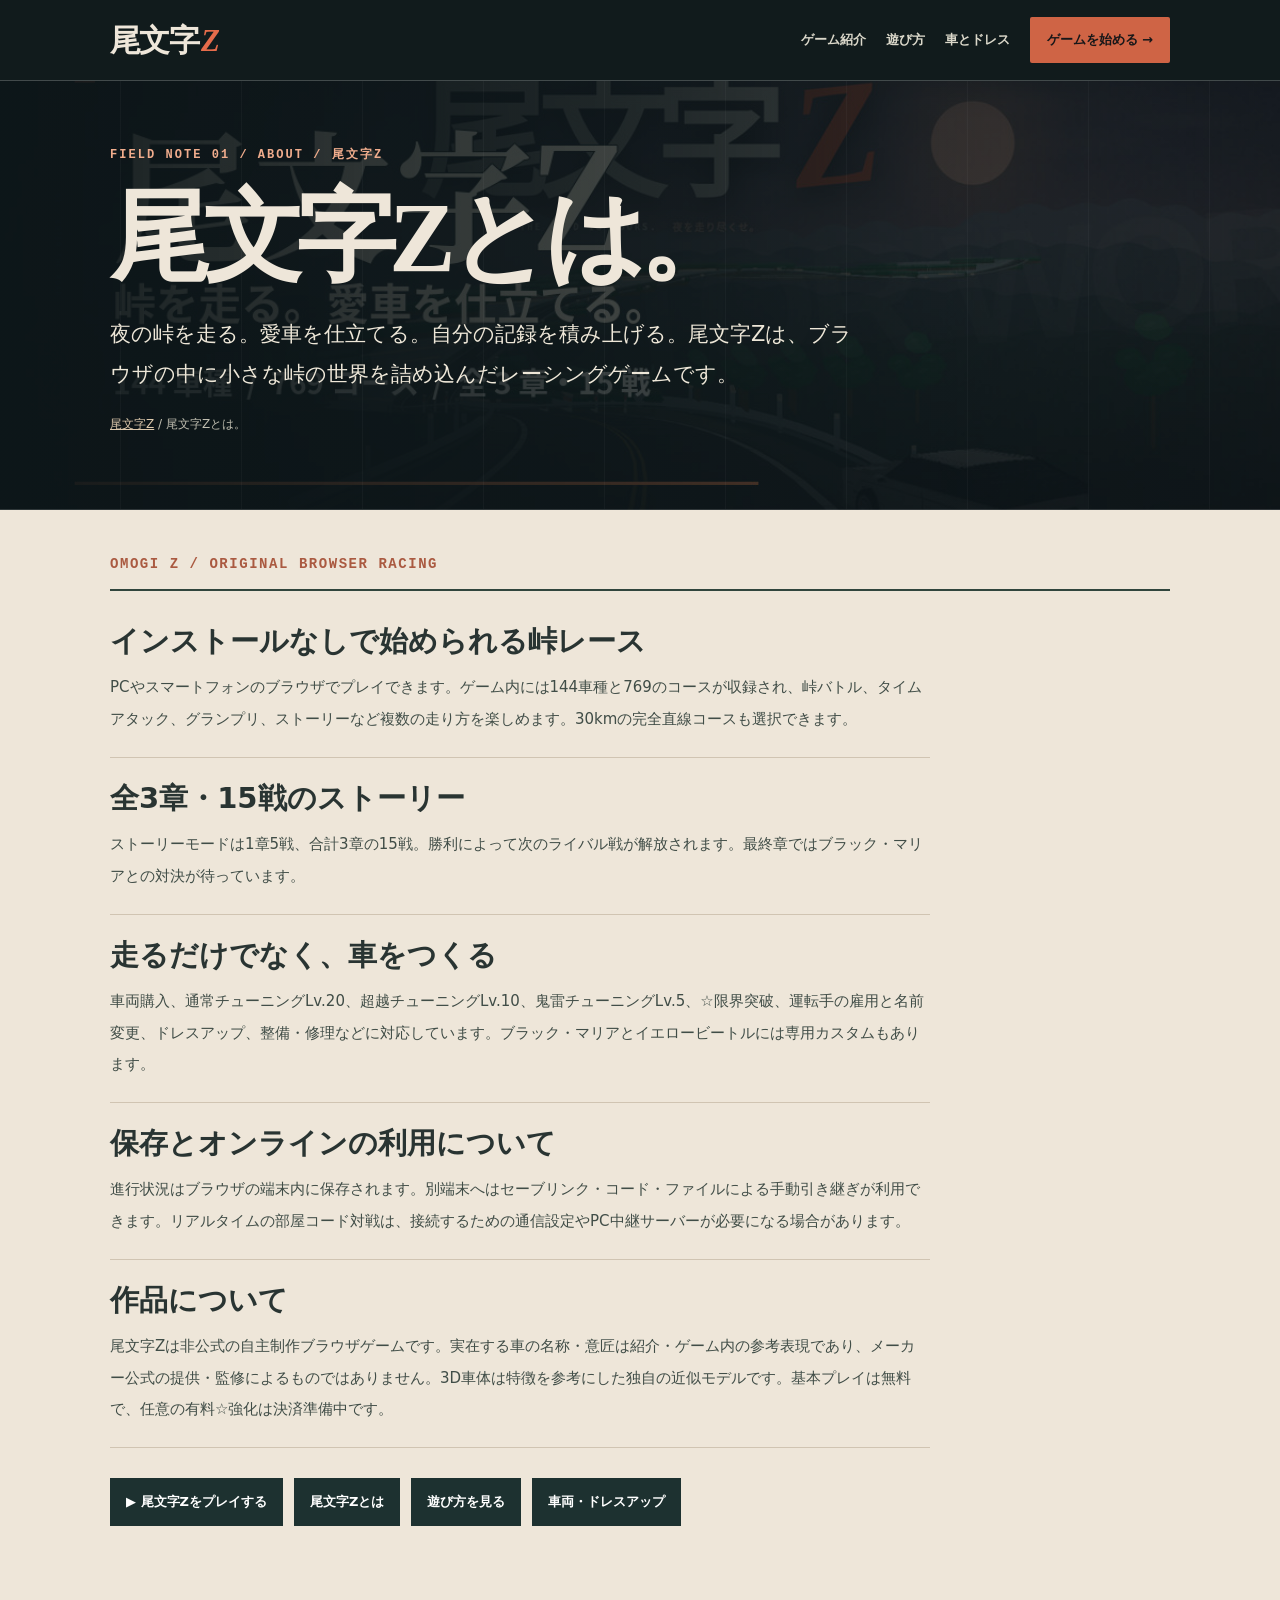
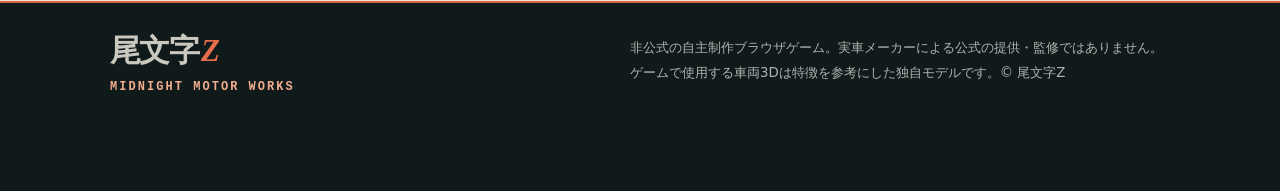
==== about.html @ 738d958f "Add files via upload" ====
<!doctype html>
<html lang="ja"><head>
<meta charset="utf-8"><meta name="viewport" content="width=device-width,initial-scale=1">
<title>尾文字Zとは｜ブラウザで楽しめる峠レーシングゲーム</title><meta name="description" content="尾文字Zのゲーム内容と特徴を紹介。144車種・769コース、全3章15戦のストーリー、運転手、チューニング、ドレスアップなどを搭載したオリジナル峠レースゲーム。">
<meta name="robots" content="index,follow,max-image-preview:large">
<link rel="canonical" href="https://uni-tadayasu.github.io/initial-d.github.io/about.html"><link rel="icon" href="./site-icon.png" type="image/png">
<meta property="og:type" content="article"><meta property="og:locale" content="ja_JP">
<meta property="og:site_name" content="尾文字Z"><meta property="og:title" content="尾文字Zとは｜ブラウザで楽しめる峠レーシングゲーム">
<meta property="og:description" content="尾文字Zのゲーム内容と特徴を紹介。144車種・769コース、全3章15戦のストーリー、運転手、チューニング、ドレスアップなどを搭載したオリジナル峠レースゲーム。"><meta property="og:url" content="https://uni-tadayasu.github.io/initial-d.github.io/about.html">
<meta property="og:image" content="https://uni-tadayasu.github.io/initial-d.github.io/og-image.jpg"><meta name="twitter:card" content="summary_large_image"><meta name="twitter:image" content="https://uni-tadayasu.github.io/initial-d.github.io/og-image.jpg">
<script type="application/ld+json">{"@context":"https://schema.org","@type":"WebPage","name":"尾文字Zとは｜ブラウザで楽しめる峠レーシングゲーム","url":"https://uni-tadayasu.github.io/initial-d.github.io/about.html","inLanguage":"ja-JP","description":"尾文字Zのゲーム内容と特徴を紹介。144車種・769コース、全3章15戦のストーリー、運転手、チューニング、ドレスアップなどを搭載したオリジナル峠レースゲーム。","isPartOf":{"@type":"WebSite","name":"尾文字Z","url":"https://uni-tadayasu.github.io/initial-d.github.io/"}}</script>
<script type="application/ld+json">{"@context":"https://schema.org","@type":"BreadcrumbList","itemListElement":[{"@type":"ListItem","position":1,"name":"尾文字Z","item":"https://uni-tadayasu.github.io/initial-d.github.io/"},{"@type":"ListItem","position":2,"name":"尾文字Zとは。","item":"https://uni-tadayasu.github.io/initial-d.github.io/about.html"}]}</script>
<style>
:root{color-scheme:dark;--bg:#101719;--paper:#eee6d9;--ink:#293432;--line:#d0c4b2;--hot:#e66c4b}
*{box-sizing:border-box}html{scroll-behavior:smooth}body{margin:0;background:var(--bg);color:var(--paper);font-family:"Hiragino Kaku Gothic ProN","Yu Gothic",Meiryo,system-ui,sans-serif;line-height:1.7}
a{color:inherit}a:focus-visible{outline:3px solid #e66c4b;outline-offset:3px}
.wrap{width:min(1060px,calc(100% - 40px));margin:auto}header{border-bottom:1px solid #ffffff35;background:#111b1c;position:sticky;top:0;z-index:10}
.head{display:flex;align-items:center;justify-content:space-between;min-height:80px;gap:22px}
.brand{font:900 31px/1 "Yu Mincho",serif;text-decoration:none;white-space:nowrap;letter-spacing:-.055em}.brand span{color:var(--hot);font-family:Georgia,serif;font-style:italic;margin-left:3px}
nav{display:flex;gap:20px;flex-wrap:wrap;align-items:center}nav a{text-decoration:none;font-weight:700;font-size:13px;color:#dbd8ca}nav a:hover{color:#ffbd99}
.play{padding:12px 17px;background:#cf6445;color:#171719!important;text-decoration:none;font-weight:900;white-space:nowrap;border-radius:2px}
.hero{position:relative;overflow:hidden;background:linear-gradient(90deg,#0d1619f5,#0d1619c8 53%,#0d161984),url('./og-image.jpg') center/cover no-repeat;border-bottom:1px solid #ffffff24}
.hero:before{content:"";position:absolute;inset:0;background:repeating-linear-gradient(90deg,transparent 0 120px,#ffffff10 121px)}
.hero .wrap{position:relative;padding:66px 0 74px}
.kicker{font:700 12px/1.4 ui-monospace,Consolas,monospace;color:#f1ad8d;letter-spacing:.17em}
h1{font:900 clamp(45px,7.8vw,100px)/1.14 "Yu Mincho",serif;letter-spacing:-.07em;margin:17px 0 20px}
.lead{font-size:clamp(16px,2vw,21px);line-height:1.9;max-width:760px;color:#eee7d8;margin:0 0 20px}
.breadcrumbs{font-size:12px;margin:20px 0 0;color:#c1bfb1}.breadcrumbs a{color:#ddc9ad}
main{background:var(--paper);color:var(--ink)}.editorial{padding:46px 0 75px}
.edHead{font:800 14px ui-monospace,Consolas,monospace;letter-spacing:.11em;color:#aa5a41;border-bottom:2px solid #30453d;padding-bottom:17px;margin-bottom:10px}
article{border-bottom:1px solid var(--line);padding:20px 0 22px;max-width:820px}
article h2{font-size:clamp(22px,2.4vw,29px);line-height:1.4;margin:0 0 11px;font-weight:900}
article p{font-size:15px;line-height:2.08;margin:0;color:#404d47}
.secondaryLinks{display:flex;flex-wrap:wrap;gap:11px;margin:30px 0 0}.secondaryLinks a{background:#1d3130;color:#fff;padding:13px 16px;text-decoration:none;font-weight:800;font-size:13px}
.footer{padding:32px 0 95px;background:#111a1b;border-top:2px solid #d86644;color:#cac9c0}.footer .wrap{display:flex;justify-content:space-between;gap:22px;flex-wrap:wrap}.footer small{line-height:1.9;color:#acb5ae;max-width:540px}
@media(max-width:690px){.head{min-height:65px;gap:12px;align-items:flex-start;padding:13px 0}.brand{font-size:26px}nav{gap:9px}nav a:not(.play){font-size:11px}.play{padding:10px 12px}.hero .wrap{padding:50px 0 57px}.wrap{width:min(100% - 28px,1060px)}.editorial{padding:28px 0 60px}}
</style></head>
<body>
<header><div class="wrap head"><a href="./" class="brand" aria-label="尾文字Z ホーム">尾文字<span>Z</span></a><nav aria-label="サイト内ナビゲーション"><a href="./about.html">ゲーム紹介</a><a href="./how-to-play.html">遊び方</a><a href="./cars.html">車とドレス</a><a href="./" class="play">ゲームを始める →</a></nav></div></header>
<section class="hero"><div class="wrap"><div class="kicker">FIELD NOTE 01 / ABOUT / 尾文字Z</div><h1>尾文字Zとは。</h1><p class="lead">夜の峠を走る。愛車を仕立てる。自分の記録を積み上げる。尾文字Zは、ブラウザの中に小さな峠の世界を詰め込んだレーシングゲームです。</p><div class="breadcrumbs"><a href="./">尾文字Z</a> / 尾文字Zとは。</div></div></section>
<main id="content"><div class="wrap editorial"><div class="edHead">OMOGI Z / ORIGINAL BROWSER RACING</div><article><h2>インストールなしで始められる峠レース</h2><p>PCやスマートフォンのブラウザでプレイできます。ゲーム内には144車種と769のコースが収録され、峠バトル、タイムアタック、グランプリ、ストーリーなど複数の走り方を楽しめます。30kmの完全直線コースも選択できます。</p></article><article><h2>全3章・15戦のストーリー</h2><p>ストーリーモードは1章5戦、合計3章の15戦。勝利によって次のライバル戦が解放されます。最終章ではブラック・マリアとの対決が待っています。</p></article><article><h2>走るだけでなく、車をつくる</h2><p>車両購入、通常チューニングLv.20、超越チューニングLv.10、鬼雷チューニングLv.5、☆限界突破、運転手の雇用と名前変更、ドレスアップ、整備・修理などに対応しています。ブラック・マリアとイエロービートルには専用カスタムもあります。</p></article><article><h2>保存とオンラインの利用について</h2><p>進行状況はブラウザの端末内に保存されます。別端末へはセーブリンク・コード・ファイルによる手動引き継ぎが利用できます。リアルタイムの部屋コード対戦は、接続するための通信設定やPC中継サーバーが必要になる場合があります。</p></article><article><h2>作品について</h2><p>尾文字Zは非公式の自主制作ブラウザゲームです。実在する車の名称・意匠は紹介・ゲーム内の参考表現であり、メーカー公式の提供・監修によるものではありません。3D車体は特徴を参考にした独自の近似モデルです。基本プレイは無料で、任意の有料☆強化は決済準備中です。</p></article><div class="secondaryLinks"><a href="./">▶ 尾文字Zをプレイする</a><a href="./about.html">尾文字Zとは</a><a href="./how-to-play.html">遊び方を見る</a><a href="./cars.html">車両・ドレスアップ</a></div></div></main>
<footer class="footer"><div class="wrap"><div><a href="./" class="brand">尾文字<span>Z</span></a><div class="kicker" style="margin-top:10px">MIDNIGHT MOTOR WORKS</div></div><small>非公式の自主制作ブラウザゲーム。実車メーカーによる公式の提供・監修ではありません。ゲームで使用する車両3Dは特徴を参考にした独自モデルです。© 尾文字Z</small></div></footer>
</body></html>
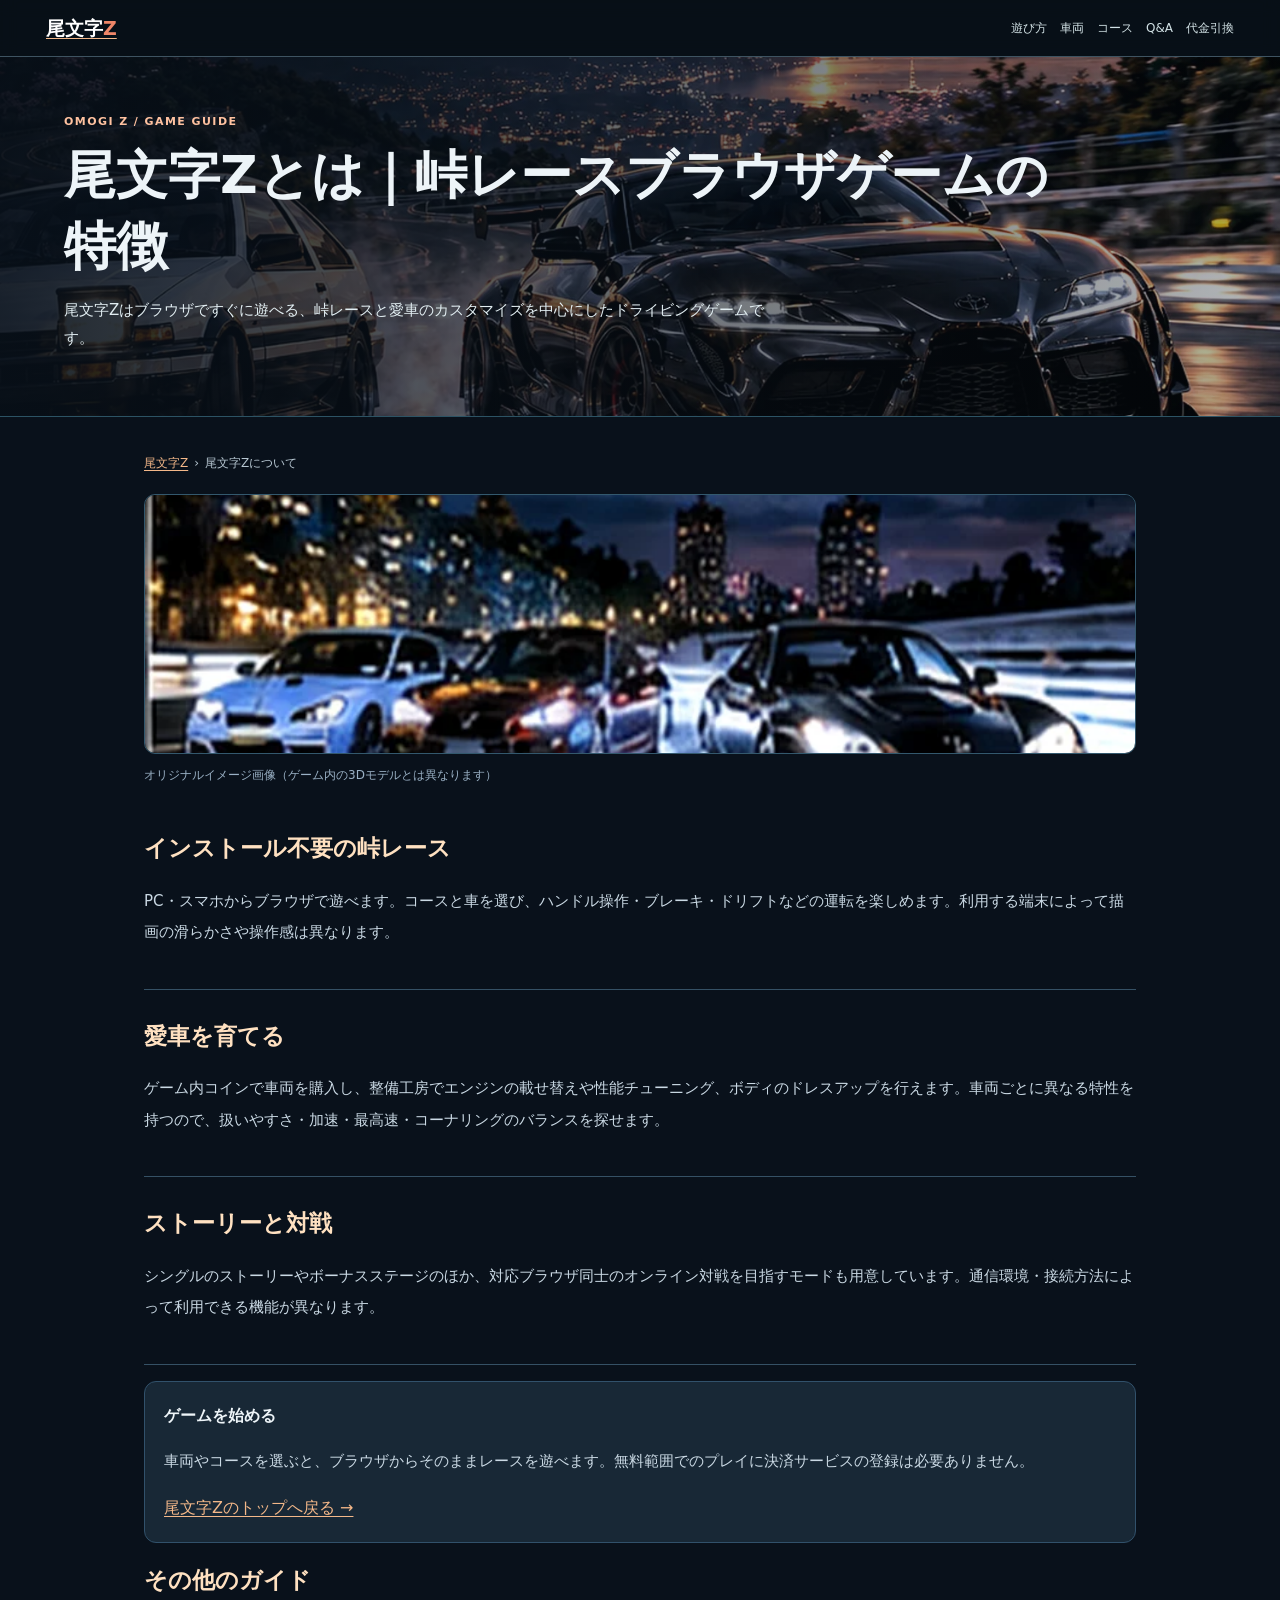
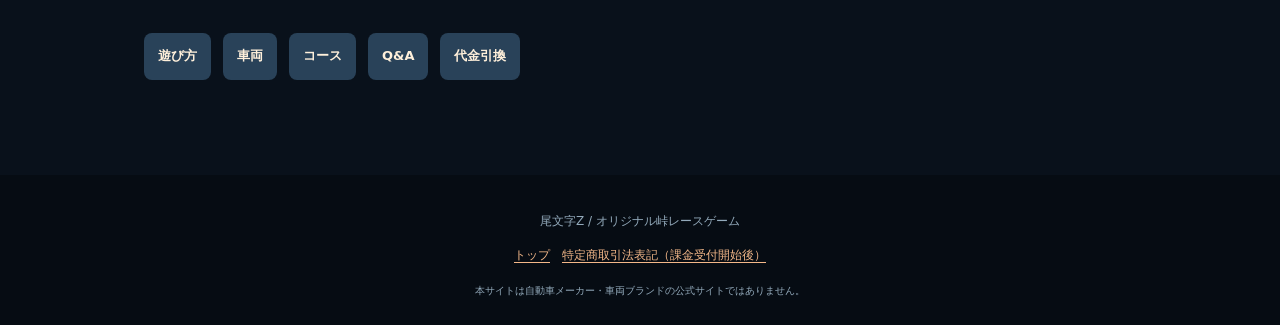
==== commit 6214fd4d: "Add files via upload" ====
--- a/about.html
+++ b/about.html
@@ -1,43 +1 @@
-<!doctype html>
-<html lang="ja"><head>
-<meta charset="utf-8"><meta name="viewport" content="width=device-width,initial-scale=1">
-<title>尾文字Zとは｜ブラウザで楽しめる峠レーシングゲーム</title><meta name="description" content="尾文字Zのゲーム内容と特徴を紹介。144車種・769コース、全3章15戦のストーリー、運転手、チューニング、ドレスアップなどを搭載したオリジナル峠レースゲーム。">
-<meta name="robots" content="index,follow,max-image-preview:large">
-<link rel="canonical" href="https://uni-tadayasu.github.io/initial-d.github.io/about.html"><link rel="icon" href="./site-icon.png" type="image/png">
-<meta property="og:type" content="article"><meta property="og:locale" content="ja_JP">
-<meta property="og:site_name" content="尾文字Z"><meta property="og:title" content="尾文字Zとは｜ブラウザで楽しめる峠レーシングゲーム">
-<meta property="og:description" content="尾文字Zのゲーム内容と特徴を紹介。144車種・769コース、全3章15戦のストーリー、運転手、チューニング、ドレスアップなどを搭載したオリジナル峠レースゲーム。"><meta property="og:url" content="https://uni-tadayasu.github.io/initial-d.github.io/about.html">
-<meta property="og:image" content="https://uni-tadayasu.github.io/initial-d.github.io/og-image.jpg"><meta name="twitter:card" content="summary_large_image"><meta name="twitter:image" content="https://uni-tadayasu.github.io/initial-d.github.io/og-image.jpg">
-<script type="application/ld+json">{"@context":"https://schema.org","@type":"WebPage","name":"尾文字Zとは｜ブラウザで楽しめる峠レーシングゲーム","url":"https://uni-tadayasu.github.io/initial-d.github.io/about.html","inLanguage":"ja-JP","description":"尾文字Zのゲーム内容と特徴を紹介。144車種・769コース、全3章15戦のストーリー、運転手、チューニング、ドレスアップなどを搭載したオリジナル峠レースゲーム。","isPartOf":{"@type":"WebSite","name":"尾文字Z","url":"https://uni-tadayasu.github.io/initial-d.github.io/"}}</script>
-<script type="application/ld+json">{"@context":"https://schema.org","@type":"BreadcrumbList","itemListElement":[{"@type":"ListItem","position":1,"name":"尾文字Z","item":"https://uni-tadayasu.github.io/initial-d.github.io/"},{"@type":"ListItem","position":2,"name":"尾文字Zとは。","item":"https://uni-tadayasu.github.io/initial-d.github.io/about.html"}]}</script>
-<style>
-:root{color-scheme:dark;--bg:#101719;--paper:#eee6d9;--ink:#293432;--line:#d0c4b2;--hot:#e66c4b}
-*{box-sizing:border-box}html{scroll-behavior:smooth}body{margin:0;background:var(--bg);color:var(--paper);font-family:"Hiragino Kaku Gothic ProN","Yu Gothic",Meiryo,system-ui,sans-serif;line-height:1.7}
-a{color:inherit}a:focus-visible{outline:3px solid #e66c4b;outline-offset:3px}
-.wrap{width:min(1060px,calc(100% - 40px));margin:auto}header{border-bottom:1px solid #ffffff35;background:#111b1c;position:sticky;top:0;z-index:10}
-.head{display:flex;align-items:center;justify-content:space-between;min-height:80px;gap:22px}
-.brand{font:900 31px/1 "Yu Mincho",serif;text-decoration:none;white-space:nowrap;letter-spacing:-.055em}.brand span{color:var(--hot);font-family:Georgia,serif;font-style:italic;margin-left:3px}
-nav{display:flex;gap:20px;flex-wrap:wrap;align-items:center}nav a{text-decoration:none;font-weight:700;font-size:13px;color:#dbd8ca}nav a:hover{color:#ffbd99}
-.play{padding:12px 17px;background:#cf6445;color:#171719!important;text-decoration:none;font-weight:900;white-space:nowrap;border-radius:2px}
-.hero{position:relative;overflow:hidden;background:linear-gradient(90deg,#0d1619f5,#0d1619c8 53%,#0d161984),url('./og-image.jpg') center/cover no-repeat;border-bottom:1px solid #ffffff24}
-.hero:before{content:"";position:absolute;inset:0;background:repeating-linear-gradient(90deg,transparent 0 120px,#ffffff10 121px)}
-.hero .wrap{position:relative;padding:66px 0 74px}
-.kicker{font:700 12px/1.4 ui-monospace,Consolas,monospace;color:#f1ad8d;letter-spacing:.17em}
-h1{font:900 clamp(45px,7.8vw,100px)/1.14 "Yu Mincho",serif;letter-spacing:-.07em;margin:17px 0 20px}
-.lead{font-size:clamp(16px,2vw,21px);line-height:1.9;max-width:760px;color:#eee7d8;margin:0 0 20px}
-.breadcrumbs{font-size:12px;margin:20px 0 0;color:#c1bfb1}.breadcrumbs a{color:#ddc9ad}
-main{background:var(--paper);color:var(--ink)}.editorial{padding:46px 0 75px}
-.edHead{font:800 14px ui-monospace,Consolas,monospace;letter-spacing:.11em;color:#aa5a41;border-bottom:2px solid #30453d;padding-bottom:17px;margin-bottom:10px}
-article{border-bottom:1px solid var(--line);padding:20px 0 22px;max-width:820px}
-article h2{font-size:clamp(22px,2.4vw,29px);line-height:1.4;margin:0 0 11px;font-weight:900}
-article p{font-size:15px;line-height:2.08;margin:0;color:#404d47}
-.secondaryLinks{display:flex;flex-wrap:wrap;gap:11px;margin:30px 0 0}.secondaryLinks a{background:#1d3130;color:#fff;padding:13px 16px;text-decoration:none;font-weight:800;font-size:13px}
-.footer{padding:32px 0 95px;background:#111a1b;border-top:2px solid #d86644;color:#cac9c0}.footer .wrap{display:flex;justify-content:space-between;gap:22px;flex-wrap:wrap}.footer small{line-height:1.9;color:#acb5ae;max-width:540px}
-@media(max-width:690px){.head{min-height:65px;gap:12px;align-items:flex-start;padding:13px 0}.brand{font-size:26px}nav{gap:9px}nav a:not(.play){font-size:11px}.play{padding:10px 12px}.hero .wrap{padding:50px 0 57px}.wrap{width:min(100% - 28px,1060px)}.editorial{padding:28px 0 60px}}
-</style></head>
-<body>
-<header><div class="wrap head"><a href="./" class="brand" aria-label="尾文字Z ホーム">尾文字<span>Z</span></a><nav aria-label="サイト内ナビゲーション"><a href="./about.html">ゲーム紹介</a><a href="./how-to-play.html">遊び方</a><a href="./cars.html">車とドレス</a><a href="./" class="play">ゲームを始める →</a></nav></div></header>
-<section class="hero"><div class="wrap"><div class="kicker">FIELD NOTE 01 / ABOUT / 尾文字Z</div><h1>尾文字Zとは。</h1><p class="lead">夜の峠を走る。愛車を仕立てる。自分の記録を積み上げる。尾文字Zは、ブラウザの中に小さな峠の世界を詰め込んだレーシングゲームです。</p><div class="breadcrumbs"><a href="./">尾文字Z</a> / 尾文字Zとは。</div></div></section>
-<main id="content"><div class="wrap editorial"><div class="edHead">OMOGI Z / ORIGINAL BROWSER RACING</div><article><h2>インストールなしで始められる峠レース</h2><p>PCやスマートフォンのブラウザでプレイできます。ゲーム内には144車種と769のコースが収録され、峠バトル、タイムアタック、グランプリ、ストーリーなど複数の走り方を楽しめます。30kmの完全直線コースも選択できます。</p></article><article><h2>全3章・15戦のストーリー</h2><p>ストーリーモードは1章5戦、合計3章の15戦。勝利によって次のライバル戦が解放されます。最終章ではブラック・マリアとの対決が待っています。</p></article><article><h2>走るだけでなく、車をつくる</h2><p>車両購入、通常チューニングLv.20、超越チューニングLv.10、鬼雷チューニングLv.5、☆限界突破、運転手の雇用と名前変更、ドレスアップ、整備・修理などに対応しています。ブラック・マリアとイエロービートルには専用カスタムもあります。</p></article><article><h2>保存とオンラインの利用について</h2><p>進行状況はブラウザの端末内に保存されます。別端末へはセーブリンク・コード・ファイルによる手動引き継ぎが利用できます。リアルタイムの部屋コード対戦は、接続するための通信設定やPC中継サーバーが必要になる場合があります。</p></article><article><h2>作品について</h2><p>尾文字Zは非公式の自主制作ブラウザゲームです。実在する車の名称・意匠は紹介・ゲーム内の参考表現であり、メーカー公式の提供・監修によるものではありません。3D車体は特徴を参考にした独自の近似モデルです。基本プレイは無料で、任意の有料☆強化は決済準備中です。</p></article><div class="secondaryLinks"><a href="./">▶ 尾文字Zをプレイする</a><a href="./about.html">尾文字Zとは</a><a href="./how-to-play.html">遊び方を見る</a><a href="./cars.html">車両・ドレスアップ</a></div></div></main>
-<footer class="footer"><div class="wrap"><div><a href="./" class="brand">尾文字<span>Z</span></a><div class="kicker" style="margin-top:10px">MIDNIGHT MOTOR WORKS</div></div><small>非公式の自主制作ブラウザゲーム。実車メーカーによる公式の提供・監修ではありません。ゲームで使用する車両3Dは特徴を参考にした独自モデルです。© 尾文字Z</small></div></footer>
-</body></html>+<!DOCTYPE html><html lang="ja"><head><meta charset="utf-8"><meta name="viewport" content="width=device-width, initial-scale=1"><title>尾文字Zとは｜峠レースブラウザゲームの特徴</title><meta name="description" content="尾文字Zはブラウザですぐに遊べる、峠レースと愛車のカスタマイズを中心にしたドライビングゲームです。"><meta name="robots" content="index,follow,max-image-preview:large"><link rel="canonical" href="https://uni-tadayasu.github.io/initial-d.github.io/about.html"><link rel="icon" type="image/png" href="assets/favicon.png"><meta property="og:type" content="article"><meta property="og:locale" content="ja_JP"><meta property="og:site_name" content="尾文字Z"><meta property="og:title" content="尾文字Zとは｜峠レースブラウザゲームの特徴"><meta property="og:description" content="尾文字Zはブラウザですぐに遊べる、峠レースと愛車のカスタマイズを中心にしたドライビングゲームです。"><meta property="og:url" content="https://uni-tadayasu.github.io/initial-d.github.io/about.html"><meta property="og:image" content="https://uni-tadayasu.github.io/initial-d.github.io/assets/og-image.jpg"><meta name="twitter:card" content="summary_large_image"><style>*{box-sizing:border-box}html{scroll-behavior:smooth}body{margin:0;background:#09111b;color:#edf4f8;font-family:"Noto Sans JP","Yu Gothic",Meiryo,system-ui,sans-serif;line-height:1.9}a{color:#f4b889;text-underline-offset:3px}header{position:sticky;top:0;z-index:5;display:flex;align-items:center;justify-content:space-between;gap:12px;padding:10px clamp(16px,4vw,46px);background:#081017ed;border-bottom:1px solid #3e5361;backdrop-filter:blur(9px)}header strong{font-size:19px;color:white}header nav{display:flex;gap:13px;flex-wrap:wrap}header nav a{font-size:12px;text-decoration:none;color:#d2e2e6}header nav a:hover{text-decoration:underline}.hero{position:relative;isolation:isolate;min-height:250px;padding:48px clamp(16px,5vw,70px);background:linear-gradient(90deg,#081019e8,#0810194d),url("assets/hero-driving.webp") center/cover no-repeat;border-bottom:1px solid #2c5364}.hero h1{font-size:clamp(28px,5vw,52px);margin:5px 0 11px;max-width:1000px;line-height:1.35}.hero p{max-width:720px;font-size:15px;color:#e2eef2}.tag{color:#ffc2a0;letter-spacing:.13em;font-size:11px;font-weight:900}main{max-width:1040px;margin:0 auto;padding:35px 24px 65px}main section{padding:25px 0;border-bottom:1px solid #355165}main h2{color:#ffe1c1;font-size:23px;margin:0 0 11px}main p{font-size:15px;color:#cad9e4;line-height:2.1}figure{margin:15px 0}figure img{max-width:100%;width:100%;max-height:260px;object-fit:cover;border:1px solid #33586d;border-radius:11px}figcaption{font-size:12px;color:#9ab1c5}.panel{background:#182836;border:1px solid #31516b;border-radius:12px;padding:19px;margin:16px 0}.links{display:flex;flex-wrap:wrap;gap:12px;margin:30px 0}.links a{display:inline-flex;border-radius:8px;padding:11px 14px;background:#294259;color:#fff0db;text-decoration:none;font-weight:800;font-size:13px}.links a:hover{background:#3b607e}footer{background:#060c13;padding:23px;text-align:center;color:#93aabb;font-size:12px}.breadcrumbs{display:flex;gap:6px;flex-wrap:wrap;font-size:12px;color:#b6c6d1;margin-bottom:19px}@media(max-width:600px){header{position:relative;flex-direction:column;align-items:flex-start;padding:9px 12px}header nav{gap:10px}.hero{padding:31px 17px;min-height:200px}main{padding:22px 16px 35px}main p{font-size:14px}}</style><script type="application/ld+json">{"@context":"https://schema.org","@graph":[{"@type":"WebPage","@id":"https://uni-tadayasu.github.io/initial-d.github.io/about.html","url":"https://uni-tadayasu.github.io/initial-d.github.io/about.html","name":"尾文字Zとは｜峠レースブラウザゲームの特徴","description":"尾文字Zはブラウザですぐに遊べる、峠レースと愛車のカスタマイズを中心にしたドライビングゲームです。","inLanguage":"ja-JP","isPartOf":{"@id":"https://uni-tadayasu.github.io/initial-d.github.io/#website"}},{"@type":"BreadcrumbList","itemListElement":[{"@type":"ListItem","position":1,"name":"尾文字Z","item":"https://uni-tadayasu.github.io/initial-d.github.io/"},{"@type":"ListItem","position":2,"name":"尾文字Zについて","item":"https://uni-tadayasu.github.io/initial-d.github.io/about.html"}]}]}</script></head><body><header><a href="./index.html" aria-label="尾文字Zトップ"><strong>尾文字<span style="color:#ef8668">Z</span></strong></a><nav aria-label="関連ページ"><a href="./how-to-play.html">遊び方</a><a href="./cars.html">車両</a><a href="./courses.html">コース</a><a href="./faq.html">Q&amp;A</a><a href="./shop-guide.html">代金引換</a></nav></header><div class="hero"><span class="tag">OMOGI Z / GAME GUIDE</span><h1>尾文字Zとは｜峠レースブラウザゲームの特徴</h1><p>尾文字Zはブラウザですぐに遊べる、峠レースと愛車のカスタマイズを中心にしたドライビングゲームです。</p></div><main><nav class="breadcrumbs" aria-label="パンくず"><a href="./index.html">尾文字Z</a><span>›</span><span>尾文字Zについて</span></nav><figure><img src="assets/online.webp" alt="尾文字Zについての紹介ビジュアル。実際のゲーム画面・車種とは異なるイメージです" loading="lazy" decoding="async"><figcaption>オリジナルイメージ画像（ゲーム内の3Dモデルとは異なります）</figcaption></figure><section><h2>インストール不要の峠レース</h2><p>PC・スマホからブラウザで遊べます。コースと車を選び、ハンドル操作・ブレーキ・ドリフトなどの運転を楽しめます。利用する端末によって描画の滑らかさや操作感は異なります。</p></section><section><h2>愛車を育てる</h2><p>ゲーム内コインで車両を購入し、整備工房でエンジンの載せ替えや性能チューニング、ボディのドレスアップを行えます。車両ごとに異なる特性を持つので、扱いやすさ・加速・最高速・コーナリングのバランスを探せます。</p></section><section><h2>ストーリーと対戦</h2><p>シングルのストーリーやボーナスステージのほか、対応ブラウザ同士のオンライン対戦を目指すモードも用意しています。通信環境・接続方法によって利用できる機能が異なります。</p></section><div class="panel"><b>ゲームを始める</b><p>車両やコースを選ぶと、ブラウザからそのままレースを遊べます。無料範囲でのプレイに決済サービスの登録は必要ありません。</p><a href="./index.html">尾文字Zのトップへ戻る →</a></div><h2>その他のガイド</h2><nav class="links" aria-label="関連ガイド"><a href="./how-to-play.html">遊び方</a><a href="./cars.html">車両</a><a href="./courses.html">コース</a><a href="./faq.html">Q&amp;A</a><a href="./shop-guide.html">代金引換</a></nav></main><footer><p>尾文字Z / オリジナル峠レースゲーム</p><p><a href="./index.html">トップ</a>　<a href="./tokusho.html">特定商取引法表記（課金受付開始後）</a></p><small>本サイトは自動車メーカー・車両ブランドの公式サイトではありません。</small></footer></body></html>
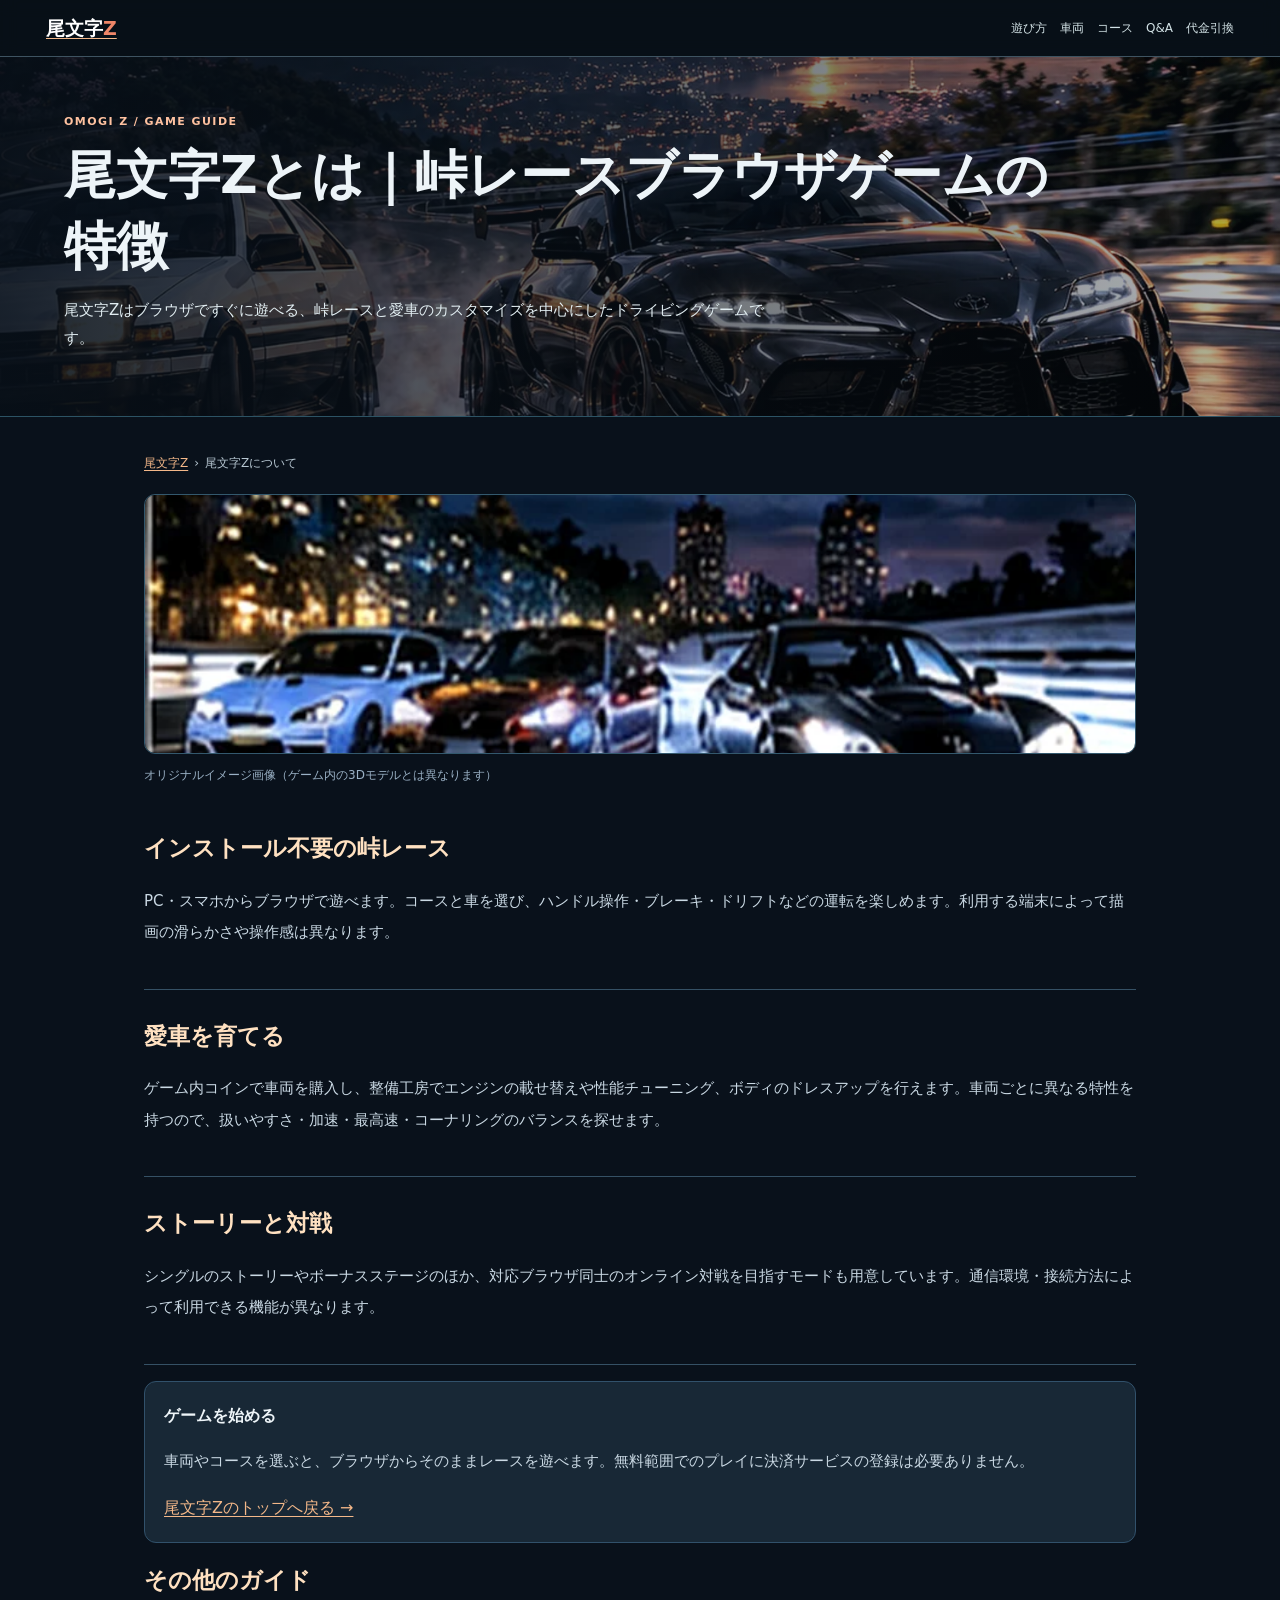
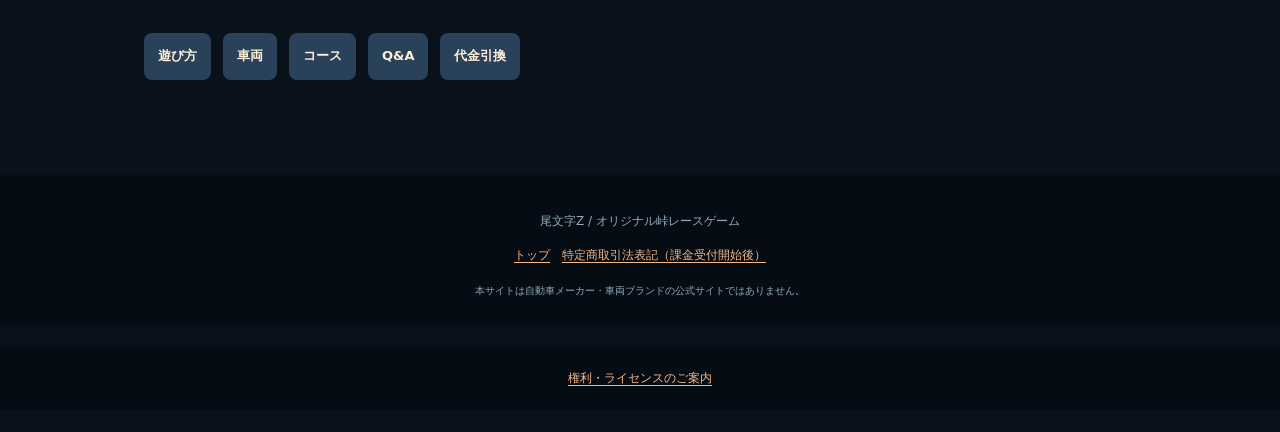
==== commit a1ce9504: "Add files via upload" ====
--- a/about.html
+++ b/about.html
@@ -1 +1 @@
-<!DOCTYPE html><html lang="ja"><head><meta charset="utf-8"><meta name="viewport" content="width=device-width, initial-scale=1"><title>尾文字Zとは｜峠レースブラウザゲームの特徴</title><meta name="description" content="尾文字Zはブラウザですぐに遊べる、峠レースと愛車のカスタマイズを中心にしたドライビングゲームです。"><meta name="robots" content="index,follow,max-image-preview:large"><link rel="canonical" href="https://uni-tadayasu.github.io/initial-d.github.io/about.html"><link rel="icon" type="image/png" href="assets/favicon.png"><meta property="og:type" content="article"><meta property="og:locale" content="ja_JP"><meta property="og:site_name" content="尾文字Z"><meta property="og:title" content="尾文字Zとは｜峠レースブラウザゲームの特徴"><meta property="og:description" content="尾文字Zはブラウザですぐに遊べる、峠レースと愛車のカスタマイズを中心にしたドライビングゲームです。"><meta property="og:url" content="https://uni-tadayasu.github.io/initial-d.github.io/about.html"><meta property="og:image" content="https://uni-tadayasu.github.io/initial-d.github.io/assets/og-image.jpg"><meta name="twitter:card" content="summary_large_image"><style>*{box-sizing:border-box}html{scroll-behavior:smooth}body{margin:0;background:#09111b;color:#edf4f8;font-family:"Noto Sans JP","Yu Gothic",Meiryo,system-ui,sans-serif;line-height:1.9}a{color:#f4b889;text-underline-offset:3px}header{position:sticky;top:0;z-index:5;display:flex;align-items:center;justify-content:space-between;gap:12px;padding:10px clamp(16px,4vw,46px);background:#081017ed;border-bottom:1px solid #3e5361;backdrop-filter:blur(9px)}header strong{font-size:19px;color:white}header nav{display:flex;gap:13px;flex-wrap:wrap}header nav a{font-size:12px;text-decoration:none;color:#d2e2e6}header nav a:hover{text-decoration:underline}.hero{position:relative;isolation:isolate;min-height:250px;padding:48px clamp(16px,5vw,70px);background:linear-gradient(90deg,#081019e8,#0810194d),url("assets/hero-driving.webp") center/cover no-repeat;border-bottom:1px solid #2c5364}.hero h1{font-size:clamp(28px,5vw,52px);margin:5px 0 11px;max-width:1000px;line-height:1.35}.hero p{max-width:720px;font-size:15px;color:#e2eef2}.tag{color:#ffc2a0;letter-spacing:.13em;font-size:11px;font-weight:900}main{max-width:1040px;margin:0 auto;padding:35px 24px 65px}main section{padding:25px 0;border-bottom:1px solid #355165}main h2{color:#ffe1c1;font-size:23px;margin:0 0 11px}main p{font-size:15px;color:#cad9e4;line-height:2.1}figure{margin:15px 0}figure img{max-width:100%;width:100%;max-height:260px;object-fit:cover;border:1px solid #33586d;border-radius:11px}figcaption{font-size:12px;color:#9ab1c5}.panel{background:#182836;border:1px solid #31516b;border-radius:12px;padding:19px;margin:16px 0}.links{display:flex;flex-wrap:wrap;gap:12px;margin:30px 0}.links a{display:inline-flex;border-radius:8px;padding:11px 14px;background:#294259;color:#fff0db;text-decoration:none;font-weight:800;font-size:13px}.links a:hover{background:#3b607e}footer{background:#060c13;padding:23px;text-align:center;color:#93aabb;font-size:12px}.breadcrumbs{display:flex;gap:6px;flex-wrap:wrap;font-size:12px;color:#b6c6d1;margin-bottom:19px}@media(max-width:600px){header{position:relative;flex-direction:column;align-items:flex-start;padding:9px 12px}header nav{gap:10px}.hero{padding:31px 17px;min-height:200px}main{padding:22px 16px 35px}main p{font-size:14px}}</style><script type="application/ld+json">{"@context":"https://schema.org","@graph":[{"@type":"WebPage","@id":"https://uni-tadayasu.github.io/initial-d.github.io/about.html","url":"https://uni-tadayasu.github.io/initial-d.github.io/about.html","name":"尾文字Zとは｜峠レースブラウザゲームの特徴","description":"尾文字Zはブラウザですぐに遊べる、峠レースと愛車のカスタマイズを中心にしたドライビングゲームです。","inLanguage":"ja-JP","isPartOf":{"@id":"https://uni-tadayasu.github.io/initial-d.github.io/#website"}},{"@type":"BreadcrumbList","itemListElement":[{"@type":"ListItem","position":1,"name":"尾文字Z","item":"https://uni-tadayasu.github.io/initial-d.github.io/"},{"@type":"ListItem","position":2,"name":"尾文字Zについて","item":"https://uni-tadayasu.github.io/initial-d.github.io/about.html"}]}]}</script></head><body><header><a href="./index.html" aria-label="尾文字Zトップ"><strong>尾文字<span style="color:#ef8668">Z</span></strong></a><nav aria-label="関連ページ"><a href="./how-to-play.html">遊び方</a><a href="./cars.html">車両</a><a href="./courses.html">コース</a><a href="./faq.html">Q&amp;A</a><a href="./shop-guide.html">代金引換</a></nav></header><div class="hero"><span class="tag">OMOGI Z / GAME GUIDE</span><h1>尾文字Zとは｜峠レースブラウザゲームの特徴</h1><p>尾文字Zはブラウザですぐに遊べる、峠レースと愛車のカスタマイズを中心にしたドライビングゲームです。</p></div><main><nav class="breadcrumbs" aria-label="パンくず"><a href="./index.html">尾文字Z</a><span>›</span><span>尾文字Zについて</span></nav><figure><img src="assets/online.webp" alt="尾文字Zについての紹介ビジュアル。実際のゲーム画面・車種とは異なるイメージです" loading="lazy" decoding="async"><figcaption>オリジナルイメージ画像（ゲーム内の3Dモデルとは異なります）</figcaption></figure><section><h2>インストール不要の峠レース</h2><p>PC・スマホからブラウザで遊べます。コースと車を選び、ハンドル操作・ブレーキ・ドリフトなどの運転を楽しめます。利用する端末によって描画の滑らかさや操作感は異なります。</p></section><section><h2>愛車を育てる</h2><p>ゲーム内コインで車両を購入し、整備工房でエンジンの載せ替えや性能チューニング、ボディのドレスアップを行えます。車両ごとに異なる特性を持つので、扱いやすさ・加速・最高速・コーナリングのバランスを探せます。</p></section><section><h2>ストーリーと対戦</h2><p>シングルのストーリーやボーナスステージのほか、対応ブラウザ同士のオンライン対戦を目指すモードも用意しています。通信環境・接続方法によって利用できる機能が異なります。</p></section><div class="panel"><b>ゲームを始める</b><p>車両やコースを選ぶと、ブラウザからそのままレースを遊べます。無料範囲でのプレイに決済サービスの登録は必要ありません。</p><a href="./index.html">尾文字Zのトップへ戻る →</a></div><h2>その他のガイド</h2><nav class="links" aria-label="関連ガイド"><a href="./how-to-play.html">遊び方</a><a href="./cars.html">車両</a><a href="./courses.html">コース</a><a href="./faq.html">Q&amp;A</a><a href="./shop-guide.html">代金引換</a></nav></main><footer><p>尾文字Z / オリジナル峠レースゲーム</p><p><a href="./index.html">トップ</a>　<a href="./tokusho.html">特定商取引法表記（課金受付開始後）</a></p><small>本サイトは自動車メーカー・車両ブランドの公式サイトではありません。</small></footer></body></html>+<!DOCTYPE html><html lang="ja"><head><meta charset="utf-8"><meta name="viewport" content="width=device-width, initial-scale=1"><title>尾文字Zとは｜峠レースブラウザゲームの特徴</title><meta name="description" content="尾文字Zはブラウザですぐに遊べる、峠レースと愛車のカスタマイズを中心にしたドライビングゲームです。"><meta name="robots" content="index,follow,max-image-preview:large"><link rel="canonical" href="https://uni-tadayasu.github.io/initial-d.github.io/about.html"><link rel="icon" type="image/png" href="assets/favicon.png"><meta property="og:type" content="article"><meta property="og:locale" content="ja_JP"><meta property="og:site_name" content="尾文字Z"><meta property="og:title" content="尾文字Zとは｜峠レースブラウザゲームの特徴"><meta property="og:description" content="尾文字Zはブラウザですぐに遊べる、峠レースと愛車のカスタマイズを中心にしたドライビングゲームです。"><meta property="og:url" content="https://uni-tadayasu.github.io/initial-d.github.io/about.html"><meta property="og:image" content="https://uni-tadayasu.github.io/initial-d.github.io/assets/og-image.jpg"><meta name="twitter:card" content="summary_large_image"><style>*{box-sizing:border-box}html{scroll-behavior:smooth}body{margin:0;background:#09111b;color:#edf4f8;font-family:"Noto Sans JP","Yu Gothic",Meiryo,system-ui,sans-serif;line-height:1.9}a{color:#f4b889;text-underline-offset:3px}header{position:sticky;top:0;z-index:5;display:flex;align-items:center;justify-content:space-between;gap:12px;padding:10px clamp(16px,4vw,46px);background:#081017ed;border-bottom:1px solid #3e5361;backdrop-filter:blur(9px)}header strong{font-size:19px;color:white}header nav{display:flex;gap:13px;flex-wrap:wrap}header nav a{font-size:12px;text-decoration:none;color:#d2e2e6}header nav a:hover{text-decoration:underline}.hero{position:relative;isolation:isolate;min-height:250px;padding:48px clamp(16px,5vw,70px);background:linear-gradient(90deg,#081019e8,#0810194d),url("assets/hero-driving.webp") center/cover no-repeat;border-bottom:1px solid #2c5364}.hero h1{font-size:clamp(28px,5vw,52px);margin:5px 0 11px;max-width:1000px;line-height:1.35}.hero p{max-width:720px;font-size:15px;color:#e2eef2}.tag{color:#ffc2a0;letter-spacing:.13em;font-size:11px;font-weight:900}main{max-width:1040px;margin:0 auto;padding:35px 24px 65px}main section{padding:25px 0;border-bottom:1px solid #355165}main h2{color:#ffe1c1;font-size:23px;margin:0 0 11px}main p{font-size:15px;color:#cad9e4;line-height:2.1}figure{margin:15px 0}figure img{max-width:100%;width:100%;max-height:260px;object-fit:cover;border:1px solid #33586d;border-radius:11px}figcaption{font-size:12px;color:#9ab1c5}.panel{background:#182836;border:1px solid #31516b;border-radius:12px;padding:19px;margin:16px 0}.links{display:flex;flex-wrap:wrap;gap:12px;margin:30px 0}.links a{display:inline-flex;border-radius:8px;padding:11px 14px;background:#294259;color:#fff0db;text-decoration:none;font-weight:800;font-size:13px}.links a:hover{background:#3b607e}footer{background:#060c13;padding:23px;text-align:center;color:#93aabb;font-size:12px}.breadcrumbs{display:flex;gap:6px;flex-wrap:wrap;font-size:12px;color:#b6c6d1;margin-bottom:19px}@media(max-width:600px){header{position:relative;flex-direction:column;align-items:flex-start;padding:9px 12px}header nav{gap:10px}.hero{padding:31px 17px;min-height:200px}main{padding:22px 16px 35px}main p{font-size:14px}}</style><script type="application/ld+json">{"@context":"https://schema.org","@graph":[{"@type":"WebPage","@id":"https://uni-tadayasu.github.io/initial-d.github.io/about.html","url":"https://uni-tadayasu.github.io/initial-d.github.io/about.html","name":"尾文字Zとは｜峠レースブラウザゲームの特徴","description":"尾文字Zはブラウザですぐに遊べる、峠レースと愛車のカスタマイズを中心にしたドライビングゲームです。","inLanguage":"ja-JP","isPartOf":{"@id":"https://uni-tadayasu.github.io/initial-d.github.io/#website"}},{"@type":"BreadcrumbList","itemListElement":[{"@type":"ListItem","position":1,"name":"尾文字Z","item":"https://uni-tadayasu.github.io/initial-d.github.io/"},{"@type":"ListItem","position":2,"name":"尾文字Zについて","item":"https://uni-tadayasu.github.io/initial-d.github.io/about.html"}]}]}</script></head><body><header><a href="./index.html" aria-label="尾文字Zトップ"><strong>尾文字<span style="color:#ef8668">Z</span></strong></a><nav aria-label="関連ページ"><a href="./how-to-play.html">遊び方</a><a href="./cars.html">車両</a><a href="./courses.html">コース</a><a href="./faq.html">Q&amp;A</a><a href="./shop-guide.html">代金引換</a></nav></header><div class="hero"><span class="tag">OMOGI Z / GAME GUIDE</span><h1>尾文字Zとは｜峠レースブラウザゲームの特徴</h1><p>尾文字Zはブラウザですぐに遊べる、峠レースと愛車のカスタマイズを中心にしたドライビングゲームです。</p></div><main><nav class="breadcrumbs" aria-label="パンくず"><a href="./index.html">尾文字Z</a><span>›</span><span>尾文字Zについて</span></nav><figure><img src="assets/online.webp" alt="尾文字Zについての紹介ビジュアル。実際のゲーム画面・車種とは異なるイメージです" loading="lazy" decoding="async"><figcaption>オリジナルイメージ画像（ゲーム内の3Dモデルとは異なります）</figcaption></figure><section><h2>インストール不要の峠レース</h2><p>PC・スマホからブラウザで遊べます。コースと車を選び、ハンドル操作・ブレーキ・ドリフトなどの運転を楽しめます。利用する端末によって描画の滑らかさや操作感は異なります。</p></section><section><h2>愛車を育てる</h2><p>ゲーム内コインで車両を購入し、整備工房でエンジンの載せ替えや性能チューニング、ボディのドレスアップを行えます。車両ごとに異なる特性を持つので、扱いやすさ・加速・最高速・コーナリングのバランスを探せます。</p></section><section><h2>ストーリーと対戦</h2><p>シングルのストーリーやボーナスステージのほか、対応ブラウザ同士のオンライン対戦を目指すモードも用意しています。通信環境・接続方法によって利用できる機能が異なります。</p></section><div class="panel"><b>ゲームを始める</b><p>車両やコースを選ぶと、ブラウザからそのままレースを遊べます。無料範囲でのプレイに決済サービスの登録は必要ありません。</p><a href="./index.html">尾文字Zのトップへ戻る →</a></div><h2>その他のガイド</h2><nav class="links" aria-label="関連ガイド"><a href="./how-to-play.html">遊び方</a><a href="./cars.html">車両</a><a href="./courses.html">コース</a><a href="./faq.html">Q&amp;A</a><a href="./shop-guide.html">代金引換</a></nav></main><footer><p>尾文字Z / オリジナル峠レースゲーム</p><p><a href="./index.html">トップ</a>　<a href="./tokusho.html">特定商取引法表記（課金受付開始後）</a></p><small>本サイトは自動車メーカー・車両ブランドの公式サイトではありません。</small></footer><footer style="margin:22px auto;padding:20px;text-align:center"><a href="./rights.html">権利・ライセンスのご案内</a></footer></body></html>
